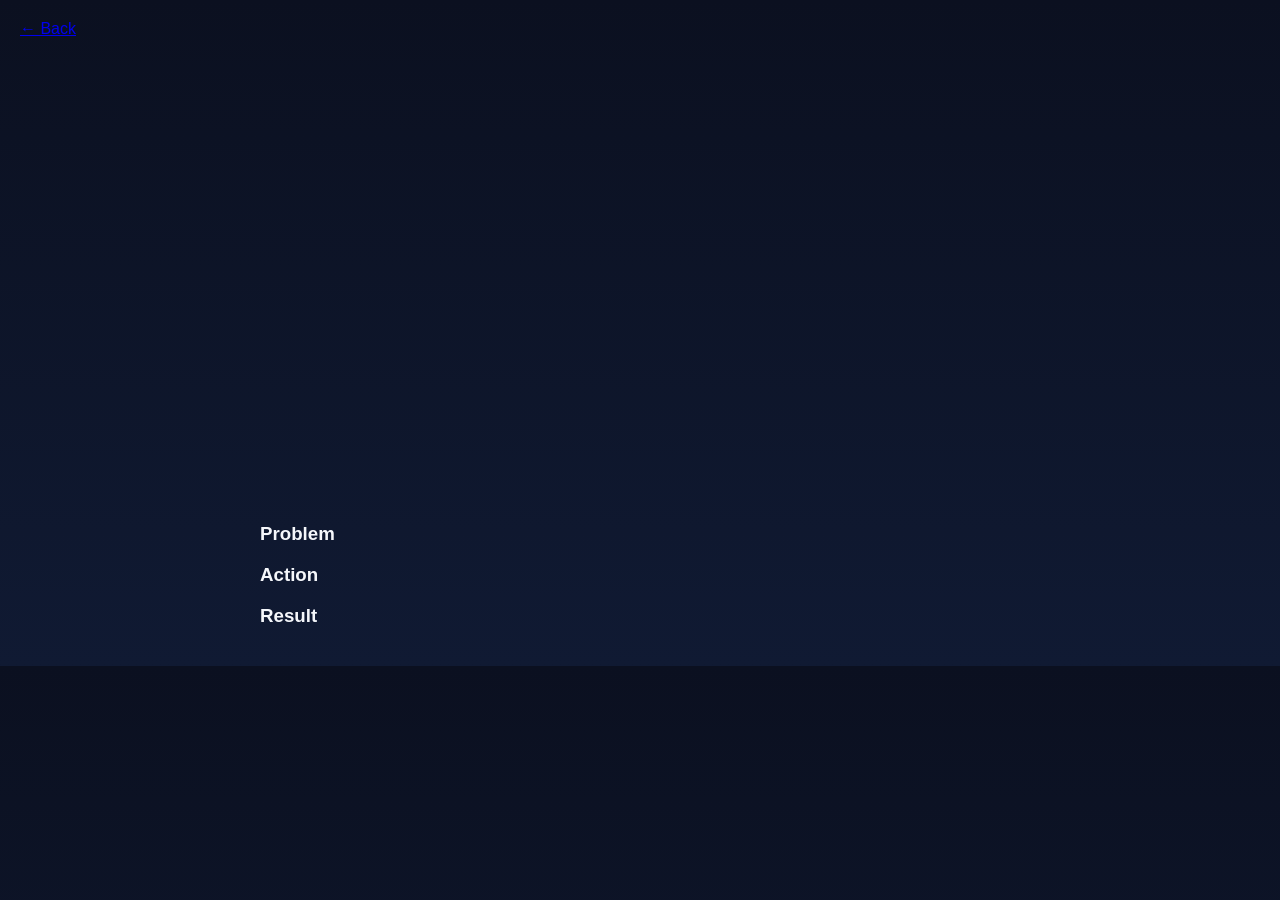
==== case.html @ 2ac419c8 "Add files via upload" ====
<!DOCTYPE html>
<html lang="en">
<head>
  <meta charset="UTF-8">
  <title>Story</title>
  <link rel="stylesheet" href="style.css">
</head>
<body>

<header style="padding:20px;">
  <a href="index.html">← Back</a>
</header>

<div style="max-width:800px;margin:auto;padding:20px;">

  <h1 id="title"></h1>
  <p id="desc"></p>

  <!-- VIDEO -->
  <div style="margin:20px 0;">
    <iframe id="video"
      width="100%"
      height="400"
      frameborder="0"
      allowfullscreen>
    </iframe>
  </div>

  <h3>Problem</h3>
  <p id="problem"></p>

  <h3>Action</h3>
  <p id="action"></p>

  <h3>Result</h3>
  <p id="result"></p>

</div>

<script src="case.js"></script>

</body>
</html>
---- style.css ----
* {
  box-sizing: border-box;
}

body {
  margin: 0;
  font-family: Arial, sans-serif;
  background: linear-gradient(180deg, #0b1020 0%, #101a33 100%);
  color: #f5f7fb;
}

.site-header {
  display: flex;
  justify-content: space-between;
  align-items: center;
  padding: 18px 28px;
  border-bottom: 1px solid rgba(255,255,255,0.08);
  background: rgba(8, 12, 24, 0.92);
  position: sticky;
  top: 0;
  z-index: 10;
}

.brand {
  display: flex;
  align-items: center;
  gap: 12px;
}

.brand-badge {
  width: 38px;
  height: 38px;
  border-radius: 10px;
  background: linear-gradient(135deg, #f3b562, #d68a2a);
  color: #111;
  display: flex;
  align-items: center;
  justify-content: center;
  font-weight: bold;
}

.brand-text h1 {
  margin: 0;
  font-size: 22px;
}

.brand-text p {
  margin: 2px 0 0;
  font-size: 13px;
  color: #b8c2d9;
}

.lang-btn,
.back-link {
  background: transparent;
  color: #e6eefc;
  border: 1px solid rgba(255,255,255,0.18);
  border-radius: 999px;
  padding: 10px 14px;
  text-decoration: none;
  cursor: pointer;
  font-size: 14px;
}

.header-actions {
  display: flex;
  align-items: center;
  gap: 10px;
}

.container {
  max-width: 1200px;
  margin: 0 auto;
  padding: 28px 20px 60px;
}

.hero {
  display: grid;
  grid-template-columns: 1.3fr 1fr;
  gap: 24px;
  margin-top: 10px;
}

.hero-left,
.hero-right,
.info-box,
.card,
.detail-card,
.case-summary,
.video-section,
.case-cover-wrap {
  background: rgba(18, 28, 55, 0.88);
  border: 1px solid rgba(255,255,255,0.08);
  border-radius: 24px;
  box-shadow: 0 18px 40px rgba(0,0,0,0.2);
}

.hero-left {
  padding: 40px 32px;
  min-height: 340px;
  display: flex;
  flex-direction: column;
  justify-content: center;
}

.hero-left h2 {
  font-size: 56px;
  line-height: 1.05;
  margin: 0 0 18px;
}

.hero-left p {
  font-size: 22px;
  color: #d4ddf1;
  margin: 0 0 24px;
  max-width: 760px;
}

.tags {
  display: flex;
  flex-wrap: wrap;
  gap: 12px;
}

.tags span {
  border: 1px solid rgba(255,255,255,0.18);
  border-radius: 999px;
  padding: 10px 16px;
  color: #dbe6fb;
  background: rgba(255,255,255,0.04);
}

.hero-right {
  padding: 24px;
}

.hero-right h3 {
  margin-top: 6px;
  margin-bottom: 18px;
  font-size: 28px;
}

.info-box {
  padding: 20px;
  margin-bottom: 16px;
}

.info-box strong {
  display: block;
  margin-bottom: 8px;
  font-size: 24px;
}

.info-box p {
  margin: 0;
  color: #d5def3;
  font-size: 18px;
}

.stories-section {
  margin-top: 34px;
}

.stories-header {
  display: flex;
  justify-content: space-between;
  align-items: center;
  gap: 16px;
  margin-bottom: 16px;
}

.stories-header h3 {
  font-size: 28px;
  margin: 0;
}

.stories-header input {
  width: 280px;
  max-width: 100%;
  padding: 12px 14px;
  border-radius: 12px;
  border: 1px solid rgba(255,255,255,0.15);
  background: rgba(255,255,255,0.06);
  color: #fff;
}

.filters {
  display: flex;
  flex-wrap: wrap;
  gap: 10px;
  margin-bottom: 20px;
}

.filter-btn {
  border: 1px solid rgba(255,255,255,0.18);
  background: rgba(255,255,255,0.04);
  color: #dbe6fb;
  border-radius: 999px;
  padding: 10px 14px;
  cursor: pointer;
}

.filter-btn.active {
  background: #f3b562;
  color: #111;
  border-color: #f3b562;
}

.cards-grid {
  display: grid;
  grid-template-columns: repeat(3, 1fr);
  gap: 22px;
}

.card {
  overflow: hidden;
  text-decoration: none;
  color: inherit;
  transition: transform 0.2s ease, box-shadow 0.2s ease;
}

.card:hover {
  transform: translateY(-4px);
  box-shadow: 0 22px 48px rgba(0,0,0,0.28);
}

.card img {
  width: 100%;
  height: 220px;
  object-fit: cover;
  display: block;
}

.card-body {
  padding: 18px;
}

.card-category {
  display: inline-block;
  margin-bottom: 12px;
  border: 1px solid rgba(255,255,255,0.18);
  border-radius: 999px;
  padding: 6px 12px;
  font-size: 13px;
  color: #dce6fb;
}

.card h4 {
  margin: 0 0 8px;
  font-size: 28px;
  line-height: 1.1;
}

.card p {
  margin: 0 0 14px;
  color: #d0d9ee;
  font-size: 20px;
}

.card-link {
  color: #65d7a6;
  font-weight: bold;
}

.empty-state {
  color: #d6deef;
  font-size: 18px;
  margin-top: 16px;
}

.case-container {
  padding-top: 24px;
}

.case-hero {
  display: grid;
  grid-template-columns: 1fr 1fr;
  gap: 24px;
  margin-bottom: 24px;
}

.case-cover-wrap {
  overflow: hidden;
}

.case-cover {
  width: 100%;
  min-height: 320px;
  height: 100%;
  object-fit: cover;
  display: block;
}

.case-summary {
  padding: 28px;
}

.case-category {
  display: inline-block;
  margin-bottom: 14px;
  border: 1px solid rgba(255,255,255,0.18);
  border-radius: 999px;
  padding: 6px 12px;
  font-size: 13px;
}

.case-summary h2 {
  margin: 0 0 12px;
  font-size: 38px;
}

.case-summary p {
  margin: 0;
  color: #d2dbef;
  font-size: 20px;
}

.video-section {
  padding: 20px;
  margin-bottom: 24px;
}

.case-video {
  width: 100%;
  border-radius: 16px;
  background: #000;
}

.details-grid {
  display: grid;
  grid-template-columns: repeat(3, 1fr);
  gap: 20px;
}

.detail-card {
  padding: 22px;
}

.detail-card h3 {
  margin-top: 0;
  font-size: 28px;
}

.detail-card p {
  margin-bottom: 0;
  color: #d4ddf1;
  font-size: 19px;
  line-height: 1.6;
}

@media (max-width: 960px) {
  .hero,
  .case-hero,
  .details-grid,
  .cards-grid {
    grid-template-columns: 1fr;
  }

  .stories-header {
    flex-direction: column;
    align-items: stretch;
  }

  .hero-left h2 {
    font-size: 38px;
  }

  .hero-left p,
  .card p,
  .info-box p,
  .detail-card p,
  .case-summary p {
    font-size: 18px;
  }

  .card h4 {
    font-size: 24px;
  }
}
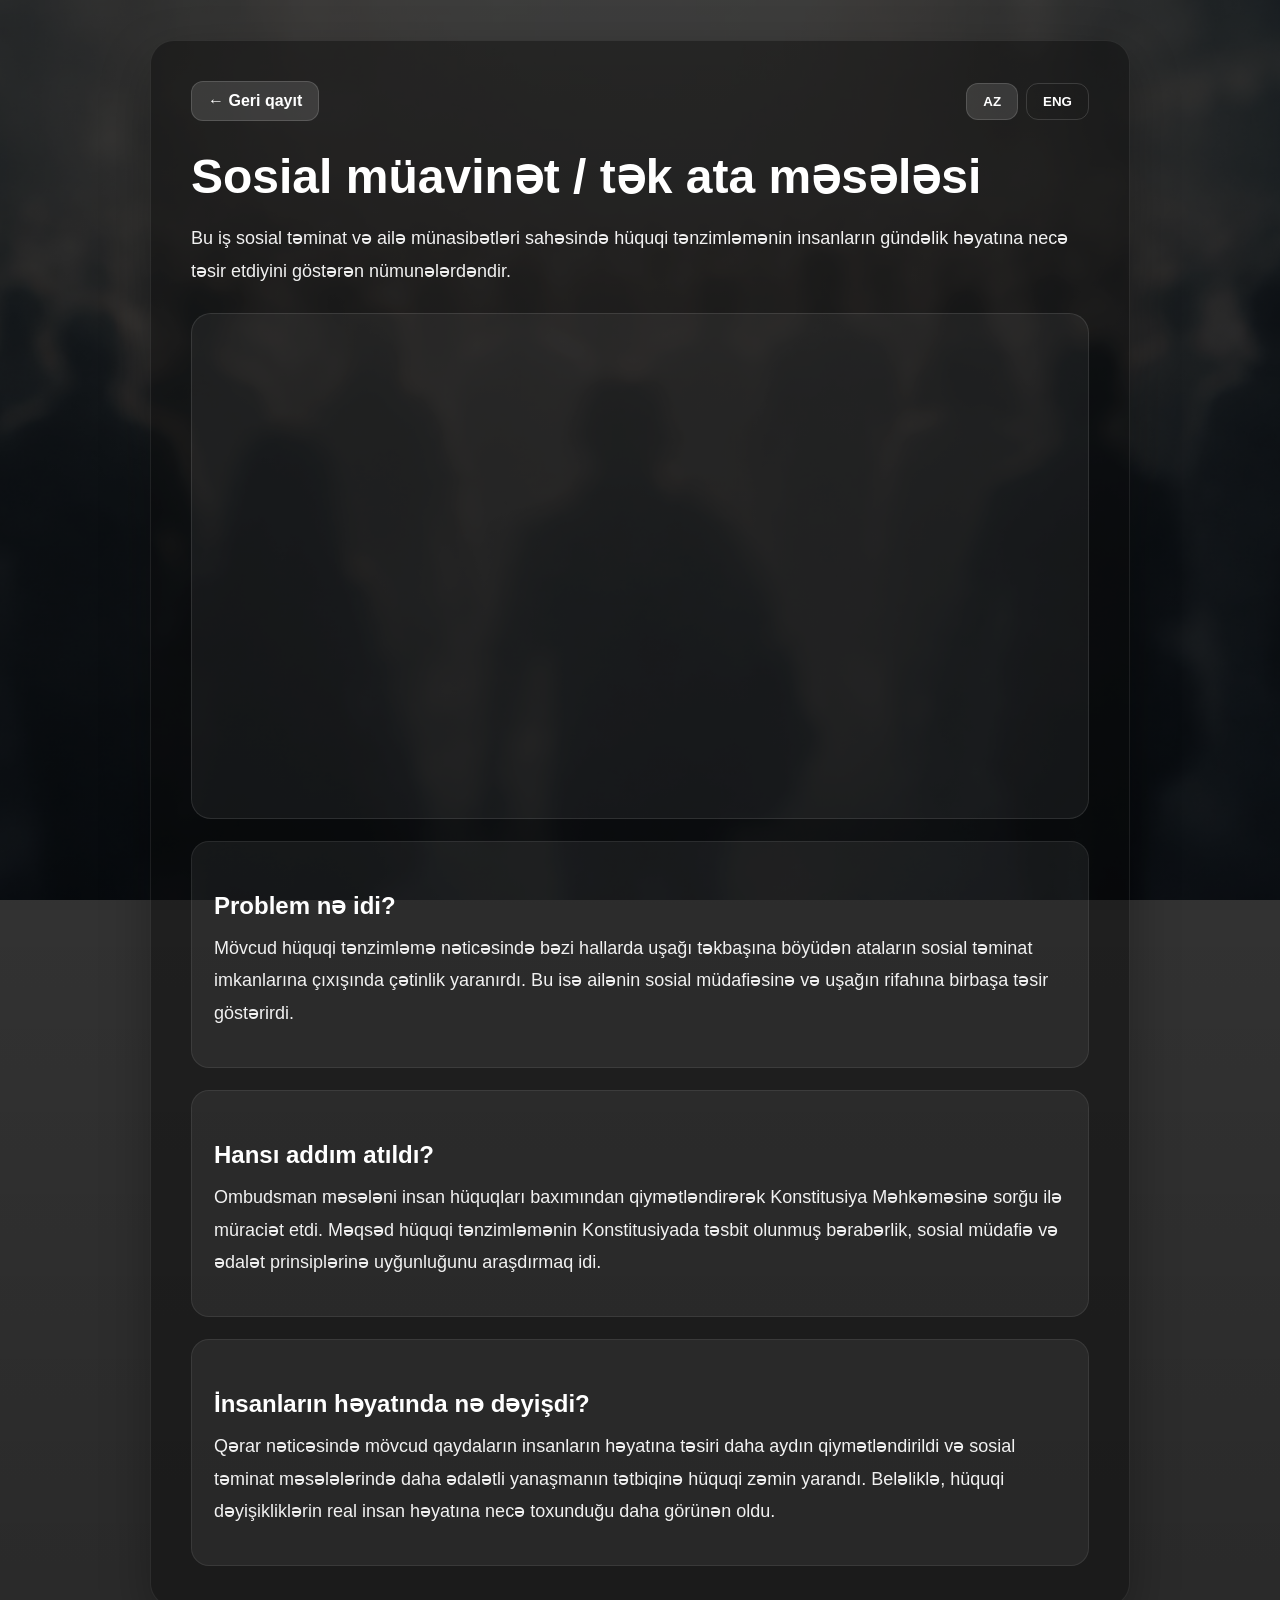
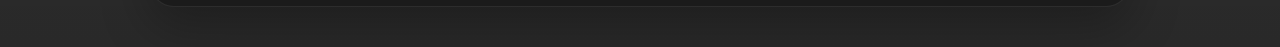
==== commit 65ce194d: "Update case.html" ====
--- a/case.html
+++ b/case.html
@@ -1,43 +1,252 @@
 <!DOCTYPE html>
-<html lang="en">
+<html lang="az">
 <head>
-  <meta charset="UTF-8">
-  <title>Story</title>
-  <link rel="stylesheet" href="style.css">
+  <meta charset="UTF-8" />
+  <meta name="viewport" content="width=device-width, initial-scale=1.0" />
+  <title>Sosial müavinət / tək ata məsələsi</title>
+  <style>
+    * {
+      box-sizing: border-box;
+    }
+
+    body {
+      margin: 0;
+      font-family: Arial, Helvetica, sans-serif;
+      color: #fff;
+      background:
+        linear-gradient(rgba(0, 0, 0, 0.76), rgba(0, 0, 0, 0.84)),
+        url('background.jpg') center/cover no-repeat fixed;
+    }
+
+    .page {
+      min-height: 100vh;
+      padding: 40px 20px;
+      display: flex;
+      align-items: center;
+      justify-content: center;
+    }
+
+    .container {
+      width: 100%;
+      max-width: 980px;
+      background: rgba(10, 10, 10, 0.45);
+      border: 1px solid rgba(255,255,255,0.08);
+      border-radius: 24px;
+      padding: 40px;
+      box-shadow: 0 18px 50px rgba(0,0,0,0.28);
+    }
+
+    .topbar {
+      display: flex;
+      justify-content: space-between;
+      align-items: center;
+      gap: 16px;
+      margin-bottom: 28px;
+      flex-wrap: wrap;
+    }
+
+    .back-link,
+    .lang-switch button {
+      display: inline-block;
+      text-decoration: none;
+      color: #fff;
+      background: rgba(255,255,255,0.12);
+      border: 1px solid rgba(255,255,255,0.14);
+      padding: 10px 16px;
+      border-radius: 12px;
+      font-weight: 600;
+      cursor: pointer;
+    }
+
+    .lang-switch {
+      display: flex;
+      align-items: center;
+      gap: 8px;
+    }
+
+    .lang-switch button {
+      background: transparent;
+    }
+
+    .lang-switch button.active {
+      background: rgba(255,255,255,0.12);
+    }
+
+    h1 {
+      margin: 0 0 18px;
+      font-size: clamp(30px, 4vw, 48px);
+      line-height: 1.15;
+    }
+
+    h2 {
+      margin: 28px 0 12px;
+      font-size: 24px;
+    }
+
+    p {
+      margin: 0 0 16px;
+      font-size: 18px;
+      line-height: 1.8;
+      color: #f1f1f1;
+    }
+
+    .video-box {
+      margin: 26px 0 10px;
+      border-radius: 20px;
+      overflow: hidden;
+      border: 1px solid rgba(255,255,255,0.1);
+      background: rgba(255,255,255,0.05);
+    }
+
+    iframe {
+      width: 100%;
+      aspect-ratio: 16 / 9;
+      border: 0;
+      display: block;
+    }
+
+    .section-box {
+      margin-top: 22px;
+      padding: 22px;
+      border-radius: 18px;
+      background: rgba(255,255,255,0.06);
+      border: 1px solid rgba(255,255,255,0.08);
+    }
+
+    .hidden {
+      display: none;
+    }
+
+    @media (max-width: 768px) {
+      .container {
+        padding: 24px;
+      }
+
+      p {
+        font-size: 16px;
+      }
+    }
+  </style>
 </head>
 <body>
-
-<header style="padding:20px;">
-  <a href="index.html">← Back</a>
-</header>
-
-<div style="max-width:800px;margin:auto;padding:20px;">
-
-  <h1 id="title"></h1>
-  <p id="desc"></p>
-
-  <!-- VIDEO -->
-  <div style="margin:20px 0;">
-    <iframe id="video"
-      width="100%"
-      height="400"
-      frameborder="0"
-      allowfullscreen>
-    </iframe>
+  <div class="page">
+    <div class="container">
+      <div class="topbar">
+        <a href="index.html#videos" class="back-link">← Geri qayıt</a>
+
+        <div class="lang-switch">
+          <button id="azBtn" class="active">AZ</button>
+          <button id="enBtn">ENG</button>
+        </div>
+      </div>
+
+      <div class="lang lang-az">
+        <h1>Sosial müavinət / tək ata məsələsi</h1>
+
+        <p>
+          Bu iş sosial təminat və ailə münasibətləri sahəsində hüquqi tənzimləmənin insanların gündəlik həyatına necə təsir etdiyini göstərən nümunələrdəndir.
+        </p>
+
+        <div class="video-box">
+          <iframe
+            src="https://www.youtube.com/embed/c_ly2NyXYOM"
+            title="Sosial müavinət / tək ata məsələsi"
+            allow="accelerometer; autoplay; clipboard-write; encrypted-media; gyroscope; picture-in-picture; web-share"
+            allowfullscreen>
+          </iframe>
+        </div>
+
+        <div class="section-box">
+          <h2>Problem nə idi?</h2>
+          <p>
+            Mövcud hüquqi tənzimləmə nəticəsində bəzi hallarda uşağı təkbaşına böyüdən ataların sosial təminat imkanlarına çıxışında çətinlik yaranırdı. Bu isə ailənin sosial müdafiəsinə və uşağın rifahına birbaşa təsir göstərirdi.
+          </p>
+        </div>
+
+        <div class="section-box">
+          <h2>Hansı addım atıldı?</h2>
+          <p>
+            Ombudsman məsələni insan hüquqları baxımından qiymətləndirərək Konstitusiya Məhkəməsinə sorğu ilə müraciət etdi. Məqsəd hüquqi tənzimləmənin Konstitusiyada təsbit olunmuş bərabərlik, sosial müdafiə və ədalət prinsiplərinə uyğunluğunu araşdırmaq idi.
+          </p>
+        </div>
+
+        <div class="section-box">
+          <h2>İnsanların həyatında nə dəyişdi?</h2>
+          <p>
+            Qərar nəticəsində mövcud qaydaların insanların həyatına təsiri daha aydın qiymətləndirildi və sosial təminat məsələlərində daha ədalətli yanaşmanın tətbiqinə hüquqi zəmin yarandı. Beləliklə, hüquqi dəyişikliklərin real insan həyatına necə toxunduğu daha görünən oldu.
+          </p>
+        </div>
+      </div>
+
+      <div class="lang lang-en hidden">
+        <h1>Social benefit / single father case</h1>
+
+        <p>
+          This case is an example of how legal regulation in the field of social protection and family relations can directly affect people’s daily lives.
+        </p>
+
+        <div class="video-box">
+          <iframe
+            src="https://www.youtube.com/embed/c_ly2NyXYOM"
+            title="Social benefit / single father case"
+            allow="accelerometer; autoplay; clipboard-write; encrypted-media; gyroscope; picture-in-picture; web-share"
+            allowfullscreen>
+          </iframe>
+        </div>
+
+        <div class="section-box">
+          <h2>What was the problem?</h2>
+          <p>
+            Under the existing legal regulation, in some cases fathers raising children alone faced difficulties in accessing social protection opportunities. This directly affected the social protection of the family and the well-being of the child.
+          </p>
+        </div>
+
+        <div class="section-box">
+          <h2>What step was taken?</h2>
+          <p>
+            The Ombudsman assessed the matter from a human rights perspective and applied to the Constitutional Court. The aim was to examine whether the legal regulation was compatible with the constitutional principles of equality, social protection and justice.
+          </p>
+        </div>
+
+        <div class="section-box">
+          <h2>What changed in people’s lives?</h2>
+          <p>
+            As a result of the decision, the effect of the existing rules on people’s lives was assessed more clearly, and a stronger legal basis emerged for a fairer approach in matters of social protection. This made it more visible how a legal change can touch a real human life.
+          </p>
+        </div>
+      </div>
+    </div>
   </div>
 
-  <h3>Problem</h3>
-  <p id="problem"></p>
-
-  <h3>Action</h3>
-  <p id="action"></p>
-
-  <h3>Result</h3>
-  <p id="result"></p>
-
-</div>
-
-<script src="case.js"></script>
-
+  <script>
+    const azBtn = document.getElementById('azBtn');
+    const enBtn = document.getElementById('enBtn');
+    const azBlocks = document.querySelectorAll('.lang-az');
+    const enBlocks = document.querySelectorAll('.lang-en');
+
+    function setLanguage(lang) {
+      if (lang === 'en') {
+        azBlocks.forEach(el => el.classList.add('hidden'));
+        enBlocks.forEach(el => el.classList.remove('hidden'));
+        azBtn.classList.remove('active');
+        enBtn.classList.add('active');
+        document.documentElement.lang = 'en';
+      } else {
+        enBlocks.forEach(el => el.classList.add('hidden'));
+        azBlocks.forEach(el => el.classList.remove('hidden'));
+        enBtn.classList.remove('active');
+        azBtn.classList.add('active');
+        document.documentElement.lang = 'az';
+      }
+
+      localStorage.setItem('caseLang', lang);
+    }
+
+    azBtn.addEventListener('click', () => setLanguage('az'));
+    enBtn.addEventListener('click', () => setLanguage('en'));
+
+    const savedLang = localStorage.getItem('caseLang') || 'az';
+    setLanguage(savedLang);
+  </script>
 </body>
-</html>+</html>
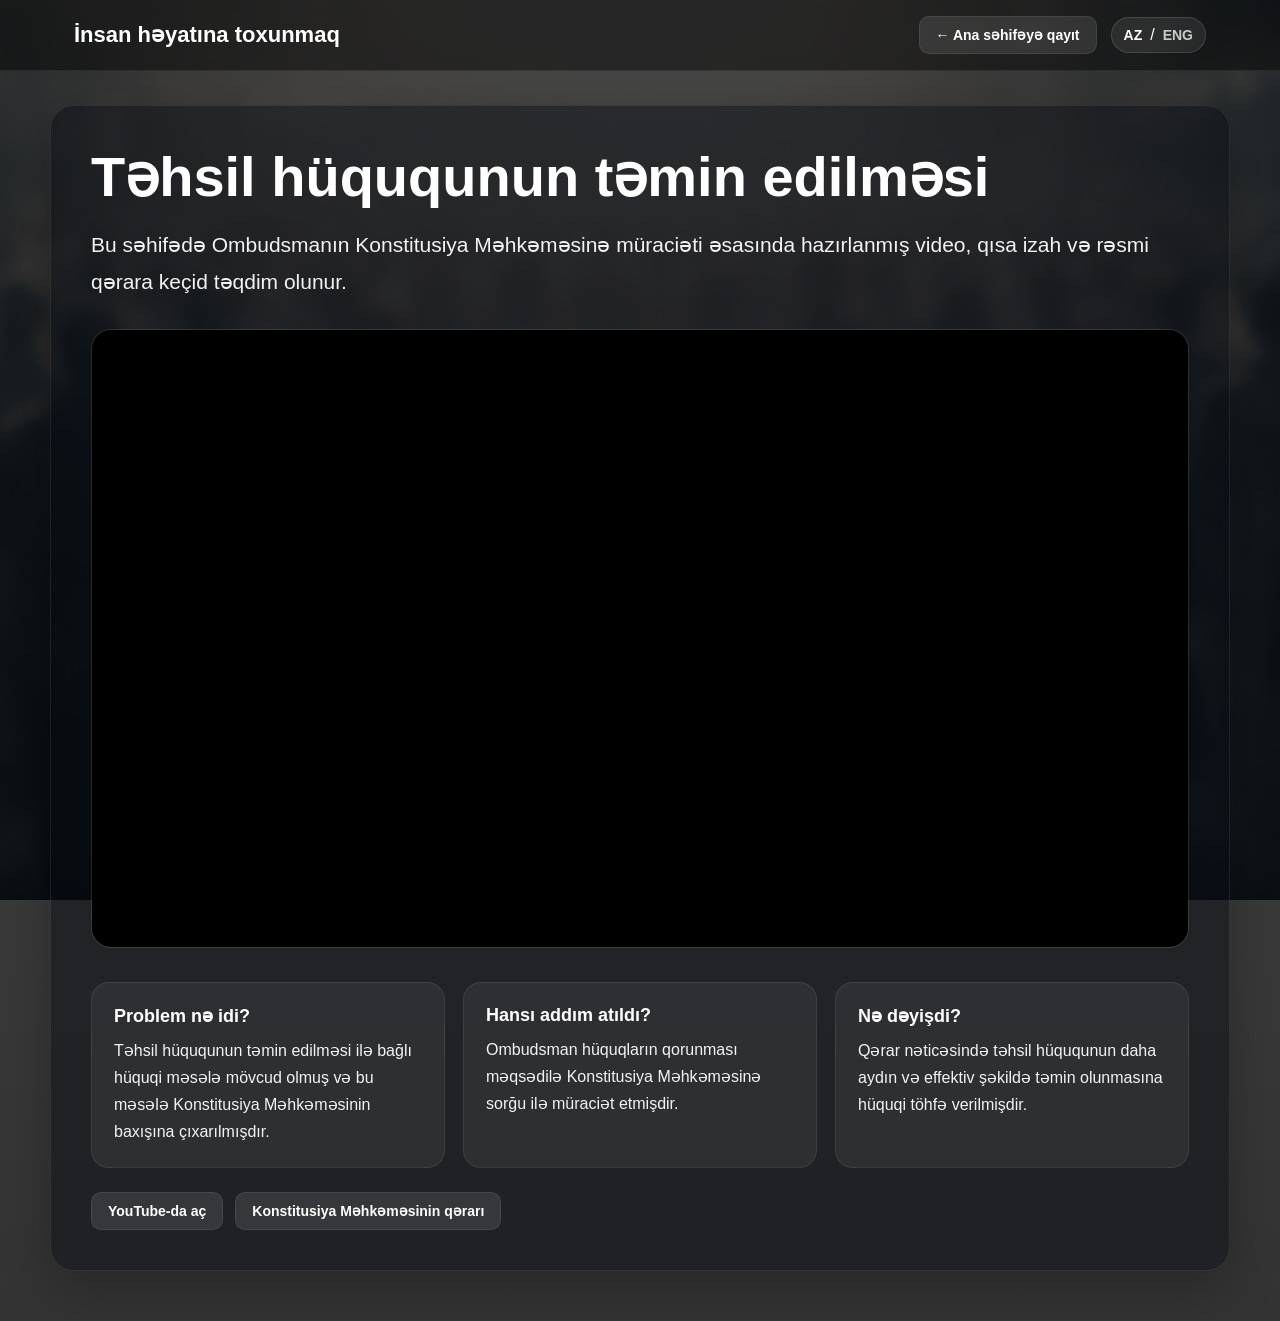
==== commit 21c1fc43: "Update case.html" ====
--- a/case.html
+++ b/case.html
@@ -3,250 +3,329 @@
 <head>
   <meta charset="UTF-8" />
   <meta name="viewport" content="width=device-width, initial-scale=1.0" />
-  <title>Sosial müavinət / tək ata məsələsi</title>
+  <title>Təhsil hüququnun təmin edilməsi</title>
   <style>
     * {
       box-sizing: border-box;
+      margin: 0;
+      padding: 0;
     }
 
     body {
-      margin: 0;
       font-family: Arial, Helvetica, sans-serif;
       color: #fff;
       background:
-        linear-gradient(rgba(0, 0, 0, 0.76), rgba(0, 0, 0, 0.84)),
+        linear-gradient(rgba(0,0,0,0.72), rgba(0,0,0,0.80)),
         url('background.jpg') center/cover no-repeat fixed;
-    }
-
-    .page {
       min-height: 100vh;
-      padding: 40px 20px;
+    }
+
+    a {
+      color: inherit;
+      text-decoration: none;
+    }
+
+    .header {
+      position: sticky;
+      top: 0;
+      z-index: 1000;
+      background: rgba(0,0,0,0.45);
+      border-bottom: 1px solid rgba(255,255,255,0.08);
+      backdrop-filter: blur(10px);
+    }
+
+    .header-inner {
+      max-width: 1180px;
+      margin: 0 auto;
+      padding: 16px 24px;
       display: flex;
       align-items: center;
-      justify-content: center;
-    }
-
-    .container {
-      width: 100%;
-      max-width: 980px;
-      background: rgba(10, 10, 10, 0.45);
+      justify-content: space-between;
+      gap: 20px;
+      flex-wrap: wrap;
+    }
+
+    .brand {
+      font-size: 22px;
+      font-weight: 700;
+    }
+
+    .top-actions {
+      display: flex;
+      align-items: center;
+      gap: 14px;
+      flex-wrap: wrap;
+    }
+
+    .back-link,
+    .action-link {
+      display: inline-block;
+      padding: 10px 16px;
+      border-radius: 10px;
+      background: rgba(255,255,255,0.10);
       border: 1px solid rgba(255,255,255,0.08);
-      border-radius: 24px;
-      padding: 40px;
-      box-shadow: 0 18px 50px rgba(0,0,0,0.28);
-    }
-
-    .topbar {
-      display: flex;
-      justify-content: space-between;
-      align-items: center;
-      gap: 16px;
-      margin-bottom: 28px;
-      flex-wrap: wrap;
-    }
-
-    .back-link,
-    .lang-switch button {
-      display: inline-block;
-      text-decoration: none;
-      color: #fff;
-      background: rgba(255,255,255,0.12);
-      border: 1px solid rgba(255,255,255,0.14);
-      padding: 10px 16px;
-      border-radius: 12px;
-      font-weight: 600;
-      cursor: pointer;
+      font-size: 14px;
+      font-weight: 700;
     }
 
     .lang-switch {
       display: flex;
       align-items: center;
       gap: 8px;
+      padding: 8px 12px;
+      border-radius: 999px;
+      background: rgba(255,255,255,0.08);
+      border: 1px solid rgba(255,255,255,0.12);
     }
 
     .lang-switch button {
       background: transparent;
+      border: none;
+      color: rgba(255,255,255,0.75);
+      font-size: 14px;
+      font-weight: 700;
+      cursor: pointer;
     }
 
     .lang-switch button.active {
-      background: rgba(255,255,255,0.12);
+      color: #fff;
+    }
+
+    main {
+      padding: 34px 18px 50px;
+    }
+
+    .container {
+      max-width: 1180px;
+      margin: 0 auto;
+    }
+
+    .panel {
+      background: rgba(8, 12, 18, 0.46);
+      border: 1px solid rgba(255,255,255,0.08);
+      border-radius: 24px;
+      padding: 40px;
+      box-shadow: 0 16px 50px rgba(0,0,0,0.25);
     }
 
     h1 {
-      margin: 0 0 18px;
-      font-size: clamp(30px, 4vw, 48px);
-      line-height: 1.15;
+      font-size: clamp(34px, 5vw, 56px);
+      line-height: 1.1;
+      margin-bottom: 18px;
     }
 
     h2 {
-      margin: 28px 0 12px;
-      font-size: 24px;
+      font-size: 26px;
+      margin-bottom: 16px;
     }
 
     p {
-      margin: 0 0 16px;
       font-size: 18px;
       line-height: 1.8;
-      color: #f1f1f1;
-    }
-
-    .video-box {
-      margin: 26px 0 10px;
+      color: rgba(255,255,255,0.94);
+      margin-bottom: 16px;
+    }
+
+    .lead {
+      font-size: 21px;
+    }
+
+    .video-wrap {
+      margin: 28px 0 34px;
+      overflow: hidden;
       border-radius: 20px;
-      overflow: hidden;
-      border: 1px solid rgba(255,255,255,0.1);
-      background: rgba(255,255,255,0.05);
-    }
-
-    iframe {
+      border: 1px solid rgba(255,255,255,0.08);
+      background: rgba(255,255,255,0.04);
+    }
+
+    .video-frame {
       width: 100%;
-      aspect-ratio: 16 / 9;
+      aspect-ratio: 16/9;
       border: 0;
       display: block;
-    }
-
-    .section-box {
-      margin-top: 22px;
+      background: #000;
+    }
+
+    .info-grid {
+      display: grid;
+      grid-template-columns: repeat(auto-fit, minmax(260px, 1fr));
+      gap: 18px;
+      margin: 26px 0 10px;
+    }
+
+    .info-box {
       padding: 22px;
       border-radius: 18px;
       background: rgba(255,255,255,0.06);
       border: 1px solid rgba(255,255,255,0.08);
     }
 
+    .info-box h3 {
+      font-size: 18px;
+      margin-bottom: 10px;
+    }
+
+    .info-box p {
+      font-size: 16px;
+      margin-bottom: 0;
+      line-height: 1.7;
+    }
+
+    .action-row {
+      display: flex;
+      flex-wrap: wrap;
+      gap: 12px;
+      margin-top: 24px;
+    }
+
     .hidden {
       display: none;
     }
 
-    @media (max-width: 768px) {
-      .container {
-        padding: 24px;
+    @media (max-width: 800px) {
+      .panel {
+        padding: 28px 22px;
       }
 
       p {
         font-size: 16px;
       }
+
+      .lead {
+        font-size: 18px;
+      }
     }
   </style>
 </head>
 <body>
-  <div class="page">
-    <div class="container">
-      <div class="topbar">
-        <a href="index.html#videos" class="back-link">← Geri qayıt</a>
+  <header class="header">
+    <div class="header-inner">
+      <div class="brand" data-az="İnsan həyatına toxunmaq" data-en="Touching Human Life">
+        İnsan həyatına toxunmaq
+      </div>
+
+      <div class="top-actions">
+        <a class="back-link" href="index.html" data-az="← Ana səhifəyə qayıt" data-en="← Back to home">← Ana səhifəyə qayıt</a>
 
         <div class="lang-switch">
-          <button id="azBtn" class="active">AZ</button>
-          <button id="enBtn">ENG</button>
-        </div>
-      </div>
-
-      <div class="lang lang-az">
-        <h1>Sosial müavinət / tək ata məsələsi</h1>
-
-        <p>
-          Bu iş sosial təminat və ailə münasibətləri sahəsində hüquqi tənzimləmənin insanların gündəlik həyatına necə təsir etdiyini göstərən nümunələrdəndir.
-        </p>
-
-        <div class="video-box">
-          <iframe
-            src="https://www.youtube.com/embed/c_ly2NyXYOM"
-            title="Sosial müavinət / tək ata məsələsi"
-            allow="accelerometer; autoplay; clipboard-write; encrypted-media; gyroscope; picture-in-picture; web-share"
-            allowfullscreen>
-          </iframe>
-        </div>
-
-        <div class="section-box">
-          <h2>Problem nə idi?</h2>
-          <p>
-            Mövcud hüquqi tənzimləmə nəticəsində bəzi hallarda uşağı təkbaşına böyüdən ataların sosial təminat imkanlarına çıxışında çətinlik yaranırdı. Bu isə ailənin sosial müdafiəsinə və uşağın rifahına birbaşa təsir göstərirdi.
-          </p>
-        </div>
-
-        <div class="section-box">
-          <h2>Hansı addım atıldı?</h2>
-          <p>
-            Ombudsman məsələni insan hüquqları baxımından qiymətləndirərək Konstitusiya Məhkəməsinə sorğu ilə müraciət etdi. Məqsəd hüquqi tənzimləmənin Konstitusiyada təsbit olunmuş bərabərlik, sosial müdafiə və ədalət prinsiplərinə uyğunluğunu araşdırmaq idi.
-          </p>
-        </div>
-
-        <div class="section-box">
-          <h2>İnsanların həyatında nə dəyişdi?</h2>
-          <p>
-            Qərar nəticəsində mövcud qaydaların insanların həyatına təsiri daha aydın qiymətləndirildi və sosial təminat məsələlərində daha ədalətli yanaşmanın tətbiqinə hüquqi zəmin yarandı. Beləliklə, hüquqi dəyişikliklərin real insan həyatına necə toxunduğu daha görünən oldu.
-          </p>
-        </div>
-      </div>
-
-      <div class="lang lang-en hidden">
-        <h1>Social benefit / single father case</h1>
-
-        <p>
-          This case is an example of how legal regulation in the field of social protection and family relations can directly affect people’s daily lives.
-        </p>
-
-        <div class="video-box">
-          <iframe
-            src="https://www.youtube.com/embed/c_ly2NyXYOM"
-            title="Social benefit / single father case"
-            allow="accelerometer; autoplay; clipboard-write; encrypted-media; gyroscope; picture-in-picture; web-share"
-            allowfullscreen>
-          </iframe>
-        </div>
-
-        <div class="section-box">
-          <h2>What was the problem?</h2>
-          <p>
-            Under the existing legal regulation, in some cases fathers raising children alone faced difficulties in accessing social protection opportunities. This directly affected the social protection of the family and the well-being of the child.
-          </p>
-        </div>
-
-        <div class="section-box">
-          <h2>What step was taken?</h2>
-          <p>
-            The Ombudsman assessed the matter from a human rights perspective and applied to the Constitutional Court. The aim was to examine whether the legal regulation was compatible with the constitutional principles of equality, social protection and justice.
-          </p>
-        </div>
-
-        <div class="section-box">
-          <h2>What changed in people’s lives?</h2>
-          <p>
-            As a result of the decision, the effect of the existing rules on people’s lives was assessed more clearly, and a stronger legal basis emerged for a fairer approach in matters of social protection. This made it more visible how a legal change can touch a real human life.
-          </p>
+          <button id="btnAz" class="active" type="button">AZ</button>
+          <span>/</span>
+          <button id="btnEn" type="button">ENG</button>
         </div>
       </div>
     </div>
-  </div>
+  </header>
+
+  <main>
+    <div class="container">
+      <div class="panel">
+        <div class="lang-az">
+          <h1>Təhsil hüququnun təmin edilməsi</h1>
+          <p class="lead">Bu səhifədə Ombudsmanın Konstitusiya Məhkəməsinə müraciəti əsasında hazırlanmış video, qısa izah və rəsmi qərara keçid təqdim olunur.</p>
+
+          <div class="video-wrap">
+            <iframe
+              class="video-frame"
+              src="https://www.youtube.com/embed/c_ly2NyXYOM"
+              title="Təhsil hüququnun təmin edilməsi"
+              allow="accelerometer; autoplay; clipboard-write; encrypted-media; gyroscope; picture-in-picture; web-share"
+              allowfullscreen>
+            </iframe>
+          </div>
+
+          <div class="info-grid">
+            <div class="info-box">
+              <h3>Problem nə idi?</h3>
+              <p>Təhsil hüququnun təmin edilməsi ilə bağlı hüquqi məsələ mövcud olmuş və bu məsələ Konstitusiya Məhkəməsinin baxışına çıxarılmışdır.</p>
+            </div>
+
+            <div class="info-box">
+              <h3>Hansı addım atıldı?</h3>
+              <p>Ombudsman hüquqların qorunması məqsədilə Konstitusiya Məhkəməsinə sorğu ilə müraciət etmişdir.</p>
+            </div>
+
+            <div class="info-box">
+              <h3>Nə dəyişdi?</h3>
+              <p>Qərar nəticəsində təhsil hüququnun daha aydın və effektiv şəkildə təmin olunmasına hüquqi töhfə verilmişdir.</p>
+            </div>
+          </div>
+
+          <div class="action-row">
+            <a class="action-link" href="https://youtu.be/c_ly2NyXYOM" target="_blank" rel="noopener noreferrer">YouTube-da aç</a>
+            <a class="action-link" href="https://constcourt.gov.az/az/decision/1481" target="_blank" rel="noopener noreferrer">Konstitusiya Məhkəməsinin qərarı</a>
+          </div>
+        </div>
+
+        <div class="lang-en hidden">
+          <h1>Ensuring the Right to Education</h1>
+          <p class="lead">This page presents the video prepared on the basis of the Ombudsman’s application to the Constitutional Court, together with a short explanation and a link to the official decision.</p>
+
+          <div class="video-wrap">
+            <iframe
+              class="video-frame"
+              src="https://www.youtube.com/embed/c_ly2NyXYOM"
+              title="Ensuring the Right to Education"
+              allow="accelerometer; autoplay; clipboard-write; encrypted-media; gyroscope; picture-in-picture; web-share"
+              allowfullscreen>
+            </iframe>
+          </div>
+
+          <div class="info-grid">
+            <div class="info-box">
+              <h3>What was the problem?</h3>
+              <p>A legal issue concerning the protection of the right to education arose and was brought before the Constitutional Court.</p>
+            </div>
+
+            <div class="info-box">
+              <h3>What step was taken?</h3>
+              <p>The Ombudsman applied to the Constitutional Court in order to protect the relevant rights.</p>
+            </div>
+
+            <div class="info-box">
+              <h3>What changed?</h3>
+              <p>The decision contributed to a clearer and more effective protection of the right to education.</p>
+            </div>
+          </div>
+
+          <div class="action-row">
+            <a class="action-link" href="https://youtu.be/c_ly2NyXYOM" target="_blank" rel="noopener noreferrer">Open on YouTube</a>
+            <a class="action-link" href="https://constcourt.gov.az/az/decision/1481" target="_blank" rel="noopener noreferrer">Constitutional Court decision</a>
+          </div>
+        </div>
+      </div>
+    </div>
+  </main>
 
   <script>
-    const azBtn = document.getElementById('azBtn');
-    const enBtn = document.getElementById('enBtn');
+    const btnAz = document.getElementById('btnAz');
+    const btnEn = document.getElementById('btnEn');
     const azBlocks = document.querySelectorAll('.lang-az');
     const enBlocks = document.querySelectorAll('.lang-en');
+    const translateItems = document.querySelectorAll('[data-az][data-en]');
 
     function setLanguage(lang) {
       if (lang === 'en') {
         azBlocks.forEach(el => el.classList.add('hidden'));
         enBlocks.forEach(el => el.classList.remove('hidden'));
-        azBtn.classList.remove('active');
-        enBtn.classList.add('active');
+        translateItems.forEach(el => el.textContent = el.dataset.en);
+        btnAz.classList.remove('active');
+        btnEn.classList.add('active');
         document.documentElement.lang = 'en';
       } else {
         enBlocks.forEach(el => el.classList.add('hidden'));
         azBlocks.forEach(el => el.classList.remove('hidden'));
-        enBtn.classList.remove('active');
-        azBtn.classList.add('active');
+        translateItems.forEach(el => el.textContent = el.dataset.az);
+        btnEn.classList.remove('active');
+        btnAz.classList.add('active');
         document.documentElement.lang = 'az';
       }
-
-      localStorage.setItem('caseLang', lang);
-    }
-
-    azBtn.addEventListener('click', () => setLanguage('az'));
-    enBtn.addEventListener('click', () => setLanguage('en'));
-
-    const savedLang = localStorage.getItem('caseLang') || 'az';
-    setLanguage(savedLang);
+      localStorage.setItem('siteLanguage', lang);
+    }
+
+    btnAz.addEventListener('click', () => setLanguage('az'));
+    btnEn.addEventListener('click', () => setLanguage('en'));
+
+    setLanguage(localStorage.getItem('siteLanguage') || 'az');
   </script>
 </body>
 </html>
